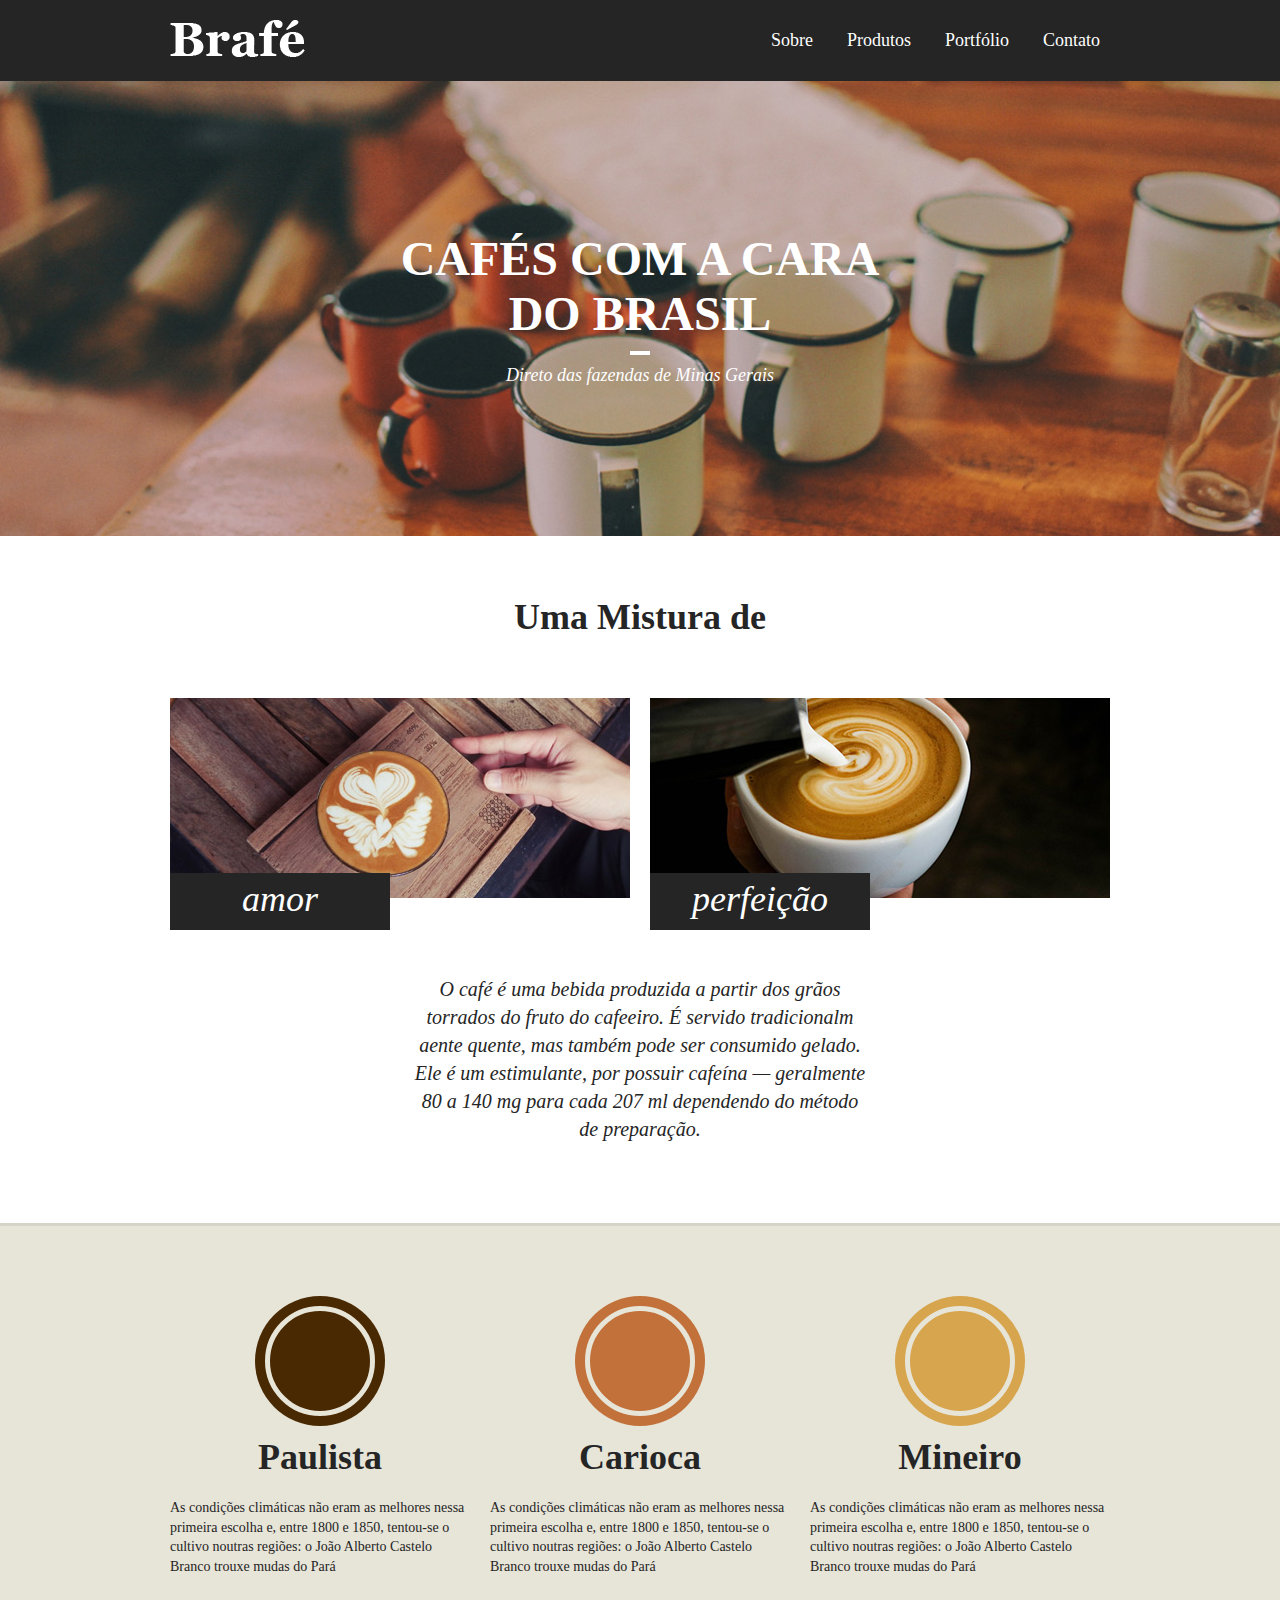
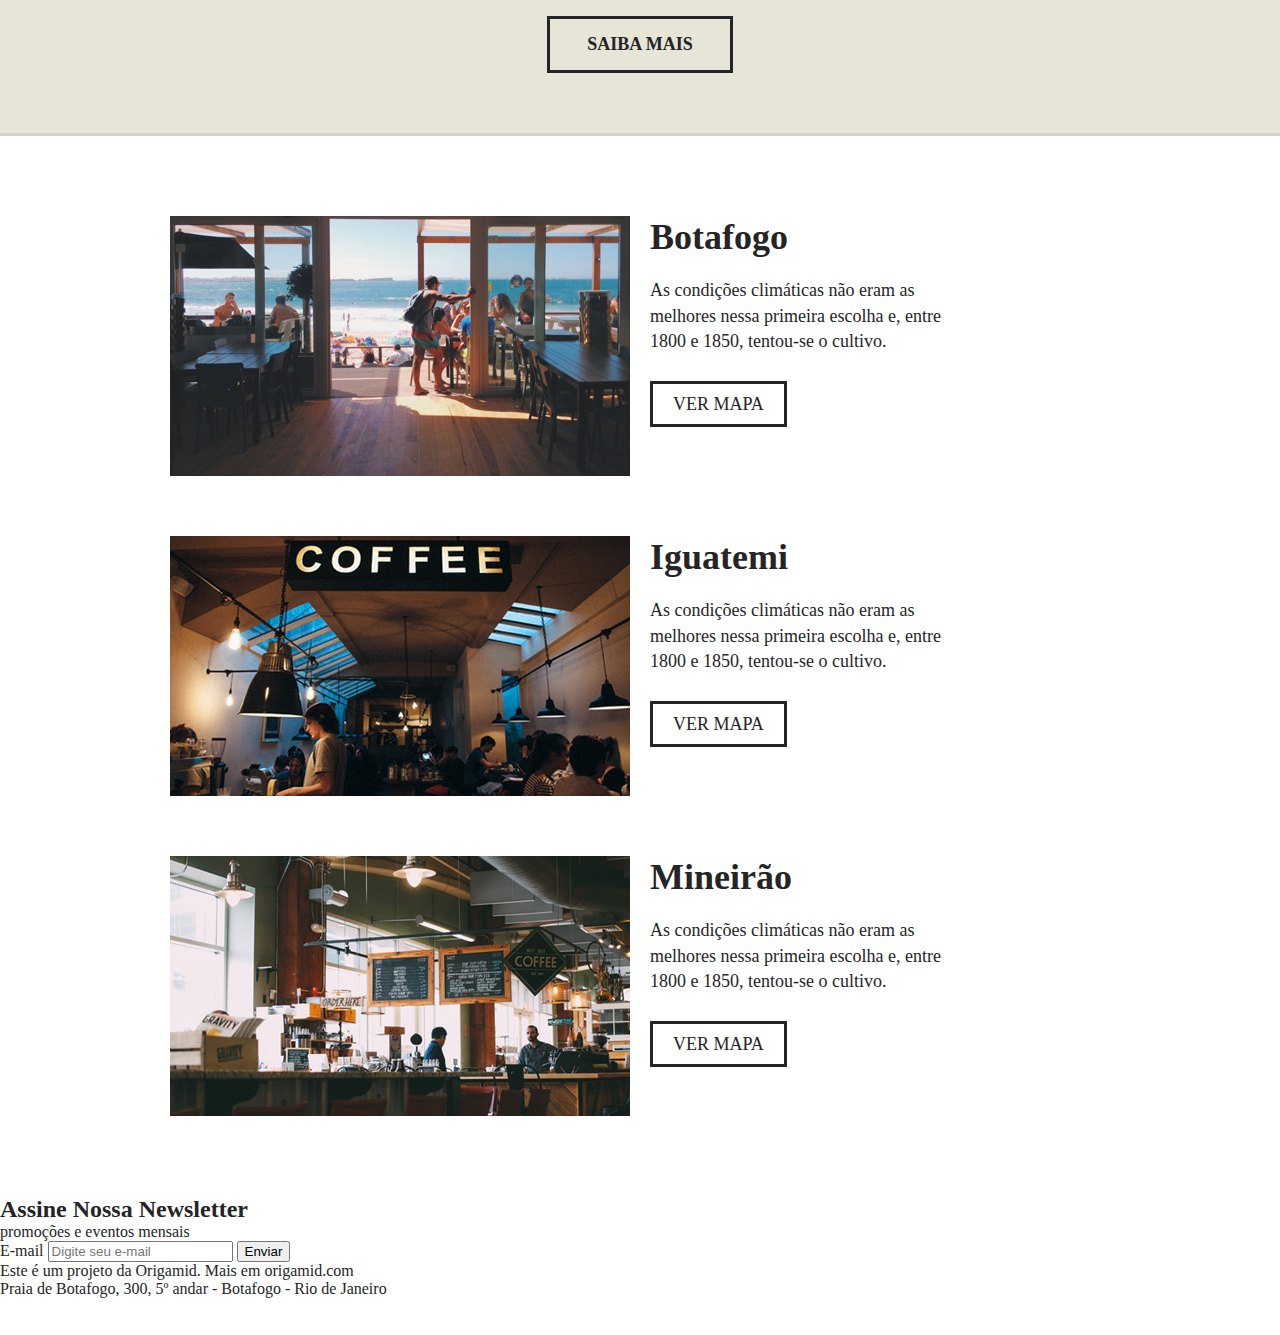
==== brafe-1/puro/index.html @ 582c9517 "..." ====
<!DOCTYPE html>
<html lang="en">
  <head>
    <meta charset="UTF-8" />
    <meta http-equiv="X-UA-Compatible" content="IE=edge" />
    <meta name="viewport" content="width=device-width, initial-scale=1.0" />
    <link rel="stylesheet" href="css/style.css" />
    <title>Brafé 1</title>
  </head>
  <body>
    <header class="menu">
      <div class="menu-container">
        <a href="#" class="menu-logo"
          ><img src="img/brafe.png" alt="Brafé"
        /></a>
        <nav class="menu-nav">
          <ul>
            <li><a href="#">Sobre</a></li>
            <li><a href="#">Produtos</a></li>
            <li><a href="#">Portfólio</a></li>
            <li><a href="#">Contato</a></li>
          </ul>
        </nav>
      </div>
    </header>

    <main class="intro">
      <h1>
        Cafés com a cara <br />
        do Brasil
      </h1>
      <p>Direto das fazendas de Minas Gerais</p>
    </main>

    <section class="sobre">
      <h2>Uma Mistura de</h2>
      <div class="sobre-container">
        <div class="sobre-item">
          <img src="img/cafe-1.jpg" alt="Café 1" />
          <h3>amor</h3>
        </div>
        <div class="sobre-item">
          <img src="img/cafe-2.jpg" alt="Café 1" />
          <h3>perfeição</h3>
        </div>
      </div>
      <p>
        O café é uma bebida produzida a partir dos grãos torrados do fruto do
        cafeeiro. É servido tradicionalm aente quente, mas também pode ser
        consumido gelado. Ele é um estimulante, por possuir cafeína — geralmente
        80 a 140 mg para cada 207 ml dependendo do método de preparação.
      </p>
    </section>

    <section class="produtos">
      <div class="produtos-container">
        <div class="produtos-item">
          <h2 class="produtos-paulista">Paulista</h2>
          <p>
            As condições climáticas não eram as melhores nessa primeira escolha
            e, entre 1800 e 1850, tentou-se o cultivo noutras regiões: o João
            Alberto Castelo Branco trouxe mudas do Pará
          </p>
        </div>
        <div class="produtos-item">
          <h2 class="produtos-carioca">Carioca</h2>
          <p>
            As condições climáticas não eram as melhores nessa primeira escolha
            e, entre 1800 e 1850, tentou-se o cultivo noutras regiões: o João
            Alberto Castelo Branco trouxe mudas do Pará
          </p>
        </div>
        <div class="produtos-item">
          <h2 class="produtos-mineiro">Mineiro</h2>
          <p>
            As condições climáticas não eram as melhores nessa primeira escolha
            e, entre 1800 e 1850, tentou-se o cultivo noutras regiões: o João
            Alberto Castelo Branco trouxe mudas do Pará
          </p>
        </div>
      </div>
      <a href="#" class="produtos-btn">Saiba Mais</a>
    </section>

    <section class="locais">
      <div class="locais-item">
        <img src="img/botafogo.jpg" alt="Brafé unidade Botafogo" />
        <div>
          <h2>Botafogo</h2>
          <p>
            As condições climáticas não eram as melhores nessa primeira escolha
            e, entre 1800 e 1850, tentou-se o cultivo.
          </p>
          <a href="#">Ver Mapa</a>
        </div>
      </div>
      <div class="locais-item">
        <img src="img/iguatemi.jpg" alt="Brafé unidade Iguatemi" />
        <div>
          <h2>Iguatemi</h2>
          <p>
            As condições climáticas não eram as melhores nessa primeira escolha
            e, entre 1800 e 1850, tentou-se o cultivo.
          </p>
          <a href="#">Ver Mapa</a>
        </div>
      </div>
      <div class="locais-item">
        <img src="img/mineirao.jpg" alt="Brafé unidade Mineirão" />
        <div>
          <h2>Mineirão</h2>
          <p>
            As condições climáticas não eram as melhores nessa primeira escolha
            e, entre 1800 e 1850, tentou-se o cultivo.
          </p>
          <a href="#">Ver Mapa</a>
        </div>
      </div>
    </section>

    <section>
      <div>
        <div>
          <h2>Assine Nossa Newsletter</h2>
          <p>promoções e eventos mensais</p>
        </div>
        <form action="">
          <label>E-mail</label>
          <input type="text" placeholder="Digite seu e-mail" />
          <button type="submit">Enviar</button>
        </form>
      </div>
    </section>

    <footer>
      <div>
        <p>
          Este é um projeto da Origamid. Mais em origamid.com <br />
          Praia de Botafogo, 300, 5º andar - Botafogo - Rio de Janeiro
        </p>
        <img src="img/brafe.png" alt="Brafé" />
      </div>
    </footer>
  </body>
</html>
---- brafe-1/puro/css/style.css ----
/* RESET */

body,
p,
h1,
h2,
h3,
ul {
  margin: 0;
  padding: 0;
}

body {
  font-family: Georgia, "Times New Roman", Times, serif;
  color: #252525;
}

img {
  display: block;
  max-width: 100%;
  object-fit: cover;
}

ul {
  list-style: none;
}

a {
  text-decoration: none;
}

/* MENU */

.menu {
  background: #252525;
  padding: 20px 0;
}

.menu-container {
  max-width: 960px;
  margin: 0 auto;
}

.menu-container::after,
.menu-container::before {
  content: "";
  clear: both;
  display: table;
}

.menu-logo {
  display: block;
  float: left;
  margin-left: 10px;
}

.menu-nav {
  float: right;
}

.menu-nav li {
  display: inline-block;
}

.menu-nav a {
  display: block;
  padding: 10px;
  color: #fff;
  font-size: 1.125em;
  margin-right: 10px;
}
/* INTRO */

.intro {
  background: url("../img/bg-intro.jpg") no-repeat center center;
  background-size: cover;
  padding: 150px 0;
  text-align: center;
  color: #fff;
}

.intro h1 {
  text-transform: uppercase;
  font-size: 3em;
}

.intro h1::after {
  content: "";
  width: 20px;
  display: block;
  height: 4px;
  background: #fff;
  margin: 10px auto;
}

.intro p {
  font-style: italic;
  font-size: 1.125em;
}

/* SOBRE */

.sobre {
  padding: 60px 0;
}

.sobre-container {
  max-width: 960px;
  margin: 0 auto;
}

.sobre-container::after,
.sobre-container::before {
  content: "";
  clear: both;
  display: table;
}

.sobre h2 {
  text-align: center;
  font-size: 2.25em;
  margin-bottom: 60px;
}

.sobre-item {
  width: 460px;
  float: left;
  margin: 0 10px;
}

.sobre-item img {
  display: block;
  max-width: 100%;
}

.sobre-item h3 {
  background: #252525;
  font-size: 2.25em;
  width: 220px;
  color: #fff;
  font-style: italic;
  font-weight: normal;
  text-align: center;
  padding: 5px 0 10px 0;
  top: -25px;
  position: relative;
}

.sobre > p {
  font-size: 1.25em;
  line-height: 1.4em;
  font-style: italic;
  text-align: center;
  margin: 20px auto;
  max-width: 460px;
}

/* PRODUTOS */

.produtos {
  background: #e7e4d8;
  padding: 60px 0;
  border-top: 3px solid #d6d3c8;
  border-bottom: 3px solid #d6d3c8;
}

.produtos-container {
  margin: 0 auto;
  max-width: 960px;
}

.produtos-container::after,
.produtos-container::before {
  content: "";
  clear: both;
  display: table;
}

.produtos-item {
  width: 300px;
  float: left;
  margin: 0 10px 20px 10px;
}

.produtos-item h2 {
  text-align: center;
  font-size: 2.25em;
  margin-bottom: 20px;
}

.produtos-item h2::before {
  content: "";
  width: 100px;
  height: 100px;
  display: block;
  background: currentColor;
  border-radius: 50%;
  margin: 20px auto;
  border: 5px solid #e7e4d8;
  box-shadow: 0 0 0 10px currentColor;
}

.produtos-paulista::before {
  color: #492901;
}

.produtos-carioca::before {
  color: #c17139;
}

.produtos-mineiro::before {
  color: #d7a54d;
}

.produtos-item p {
  font-size: 0.875em;
  line-height: 1.4em;
}

.produtos-btn {
  margin: 20px auto 0 auto;
  width: 180px;
  border: 3px solid #252525;
  color: #252525;
  text-decoration: none;
  display: block;
  text-align: center;
  font-size: 1.125em;
  font-weight: bold;
  text-transform: uppercase;
  padding: 15px 0;
}

/* LOCAIS */

.locais {
  max-width: 960px;
  margin: 0 auto;
  padding: 20px 0;
}

.locais-item {
  clear: both;
  margin: 60px auto;
}

.locais-item::after,
.locais-item::before {
  display: table;
  content: "";
  clear: both;
}

.locais-item img {
  width: 460px;
  display: block;
  float: left;
  margin: 0 10px;
}

.locais-item > div {
  width: 460px;
  float: left;
  margin: 0 10px;
}

.locais-item h2 {
  font-size: 2.25em;
  margin-bottom: 20px;
}

.locais-item p {
  font-size: 1.125em;
  line-height: 1.4em;
  max-width: 320px;
  margin-bottom: 40px;
}

.locais-item a {
  font-size: 1.125em;
  text-transform: uppercase;
  text-decoration: none;
  border: 3px solid;
  color: #252525;
  padding: 10px 20px;
}
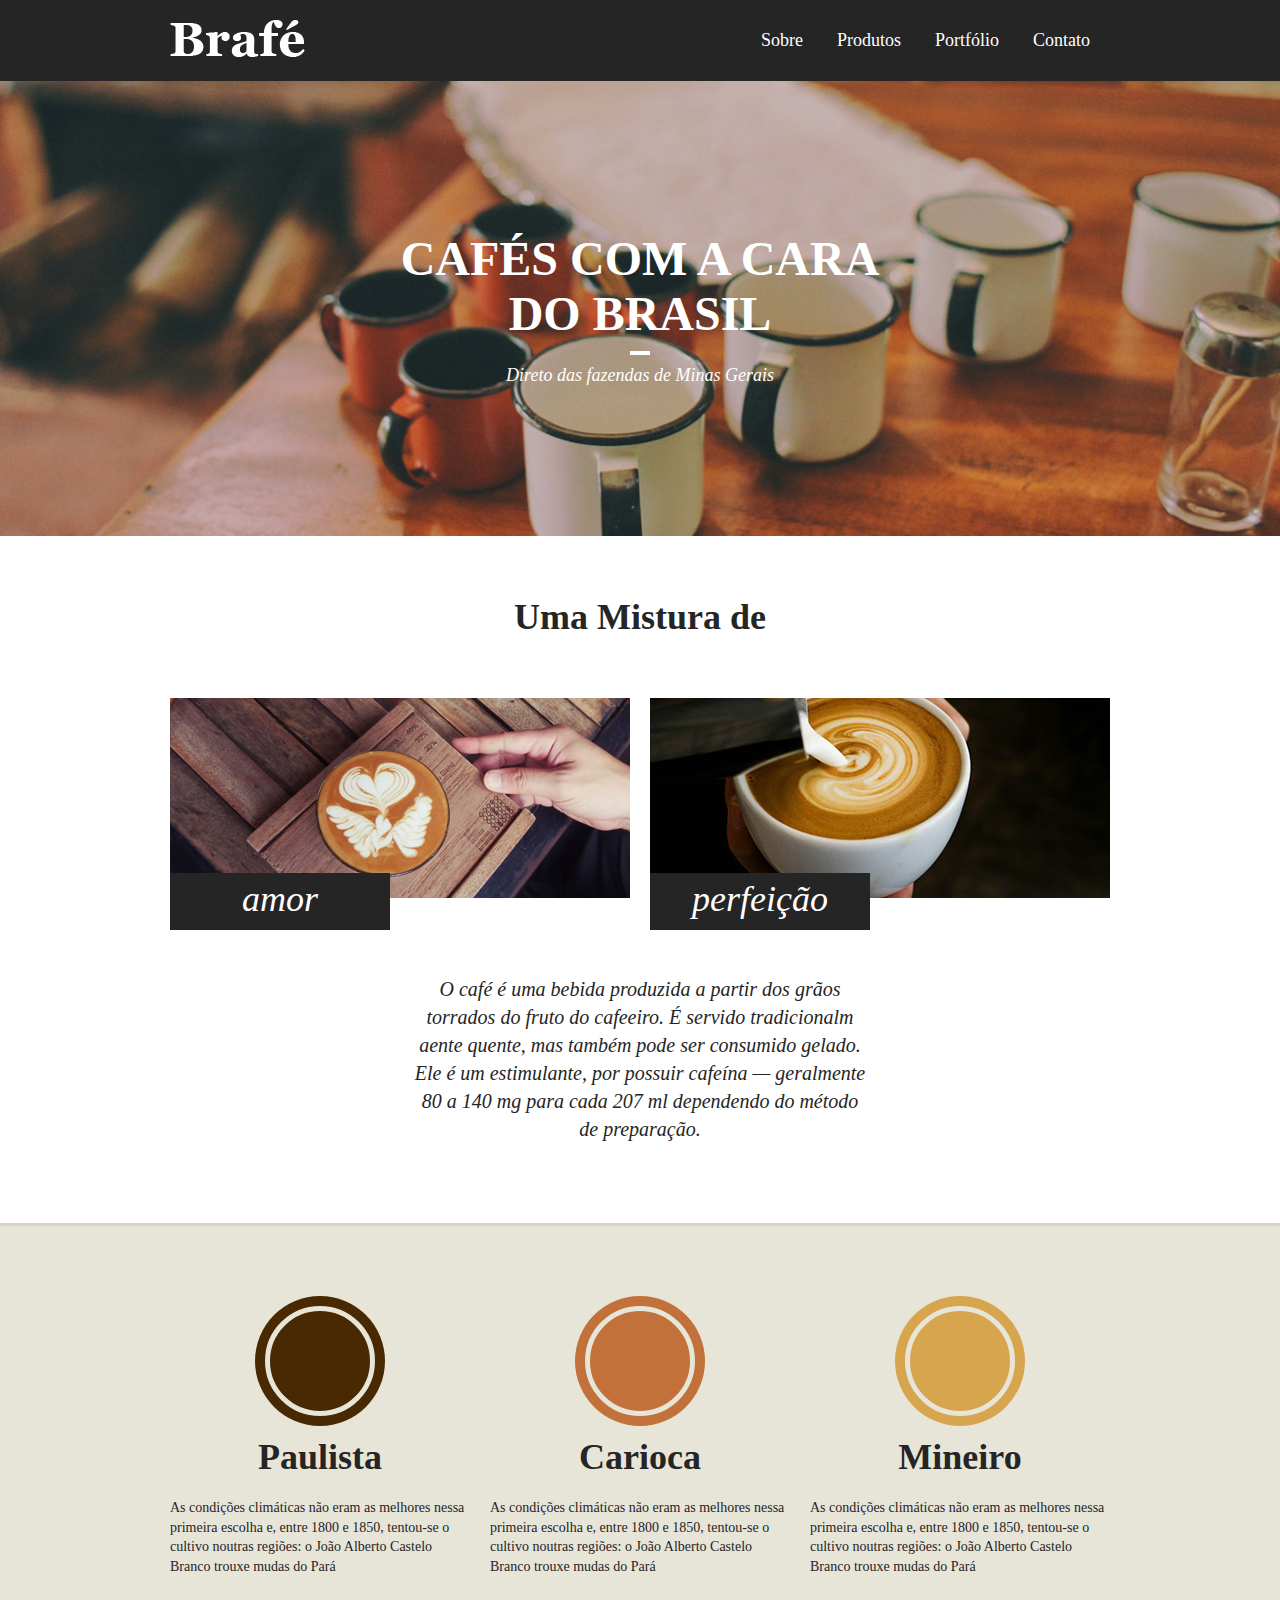
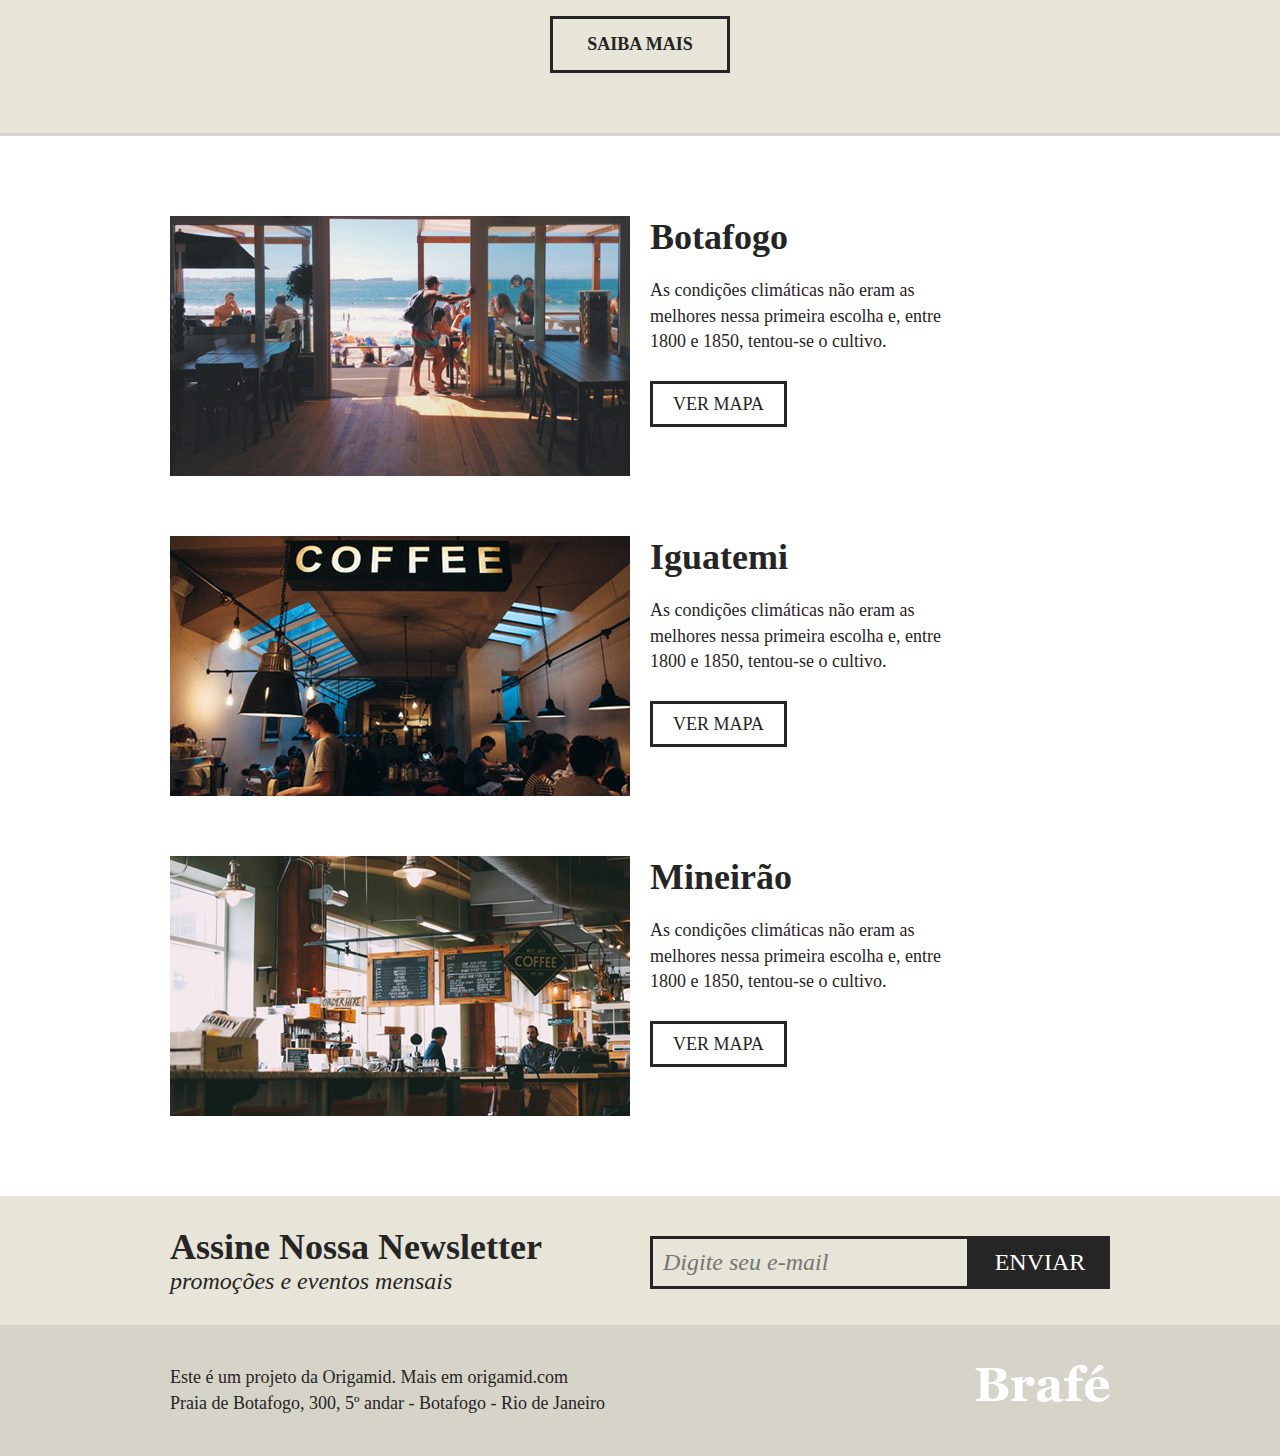
==== commit 685f4c65: "..." ====
--- a/brafe-1/puro/index.html
+++ b/brafe-1/puro/index.html
@@ -118,8 +118,8 @@
       </div>
     </section>
 
-    <section>
-      <div>
+    <section class="assine">
+      <div class="assine-container">
         <div>
           <h2>Assine Nossa Newsletter</h2>
           <p>promoções e eventos mensais</p>
@@ -132,8 +132,8 @@
       </div>
     </section>
 
-    <footer>
-      <div>
+    <footer class="footer">
+      <div class="footer-container">
         <p>
           Este é um projeto da Origamid. Mais em origamid.com <br />
           Praia de Botafogo, 300, 5º andar - Botafogo - Rio de Janeiro
--- a/brafe-1/puro/css/style.css
+++ b/brafe-1/puro/css/style.css
@@ -10,6 +10,10 @@
   padding: 0;
 }
 
+* {
+  box-sizing: border-box;
+}
+
 body {
   font-family: Georgia, "Times New Roman", Times, serif;
   color: #252525;
@@ -29,6 +33,11 @@
   text-decoration: none;
 }
 
+/* BREAKPOINTS 
+960
+740
+*/
+
 /* MENU */
 
 .menu {
@@ -48,7 +57,7 @@
   display: table;
 }
 
-.menu-logo {
+a.menu-logo {
   display: block;
   float: left;
   margin-left: 10px;
@@ -56,6 +65,7 @@
 
 .menu-nav {
   float: right;
+  margin-right: 10px;
 }
 
 .menu-nav li {
@@ -68,7 +78,22 @@
   color: #fff;
   font-size: 1.125em;
   margin-right: 10px;
-}
+  text-decoration: none;
+}
+
+@media (max-width: 739px) {
+  .menu {
+    text-align: center;
+  }
+  a.menu-logo {
+    float: none;
+  }
+  .menu-nav {
+    float: none;
+    clear: both;
+  }
+}
+
 /* INTRO */
 
 .intro {
@@ -96,6 +121,21 @@
 .intro p {
   font-style: italic;
   font-size: 1.125em;
+}
+
+@media (max-width: 739px) {
+  .intro {
+    padding: 40px 0;
+  }
+
+  .intro h1 {
+    text-transform: uppercase;
+    font-size: 2.25em;
+  }
+
+  .intro p {
+    font-size: 0.875em;
+  }
 }
 
 /* SOBRE */
@@ -155,6 +195,25 @@
   max-width: 460px;
 }
 
+@media (min-width: 740px) and (max-width: 980px) {
+  .sobre-container {
+    max-width: 720px;
+  }
+  .sobre-item {
+    width: 340px;
+  }
+}
+
+@media (max-width: 739px) {
+  .sobre-container {
+    max-width: 300px;
+  }
+  .sobre-item {
+    max-width: 300px;
+    margin: 0 auto;
+  }
+}
+
 /* PRODUTOS */
 
 .produtos {
@@ -231,6 +290,24 @@
   padding: 15px 0;
 }
 
+@media (min-width: 740px) and (max-width: 980px) {
+  .produtos-container {
+    max-width: 720px;
+  }
+  .produtos-item {
+    width: 220px;
+  }
+}
+
+@media (max-width: 739px) {
+  .produtos-container {
+    max-width: 300px;
+  }
+  .produtos-item {
+    margin: 0px auto 20px auto;
+  }
+}
+
 /* LOCAIS */
 
 .locais {
@@ -239,16 +316,16 @@
   padding: 20px 0;
 }
 
+.locais-item::before,
+.locais-item::after {
+  display: table;
+  clear: both;
+  content: "";
+}
+
 .locais-item {
   clear: both;
   margin: 60px auto;
-}
-
-.locais-item::after,
-.locais-item::before {
-  display: table;
-  content: "";
-  clear: both;
 }
 
 .locais-item img {
@@ -260,8 +337,8 @@
 
 .locais-item > div {
   width: 460px;
-  float: left;
   margin: 0 10px;
+  float: left;
 }
 
 .locais-item h2 {
@@ -280,7 +357,166 @@
   font-size: 1.125em;
   text-transform: uppercase;
   text-decoration: none;
-  border: 3px solid;
+  border: 3px solid #252525;
   color: #252525;
   padding: 10px 20px;
 }
+
+@media (min-width: 740px) and (max-width: 980px) {
+  .locais {
+    max-width: 720px;
+  }
+  .locais-item > div,
+  .locais-item img {
+    width: 340px;
+  }
+}
+
+@media (max-width: 739px) {
+  .locais {
+    max-width: 300px;
+  }
+
+  .locais-item > div,
+  .locais-item img {
+    width: 300px;
+    margin: 0;
+  }
+}
+
+/* NEWSLETTER */
+
+.assine {
+  background: #e7e4d8;
+  padding: 30px 0;
+}
+
+.assine-container {
+  max-width: 960px;
+  margin: 0 auto;
+}
+
+.assine-container::after,
+.assine-container::before {
+  content: "";
+  display: table;
+  clear: both;
+}
+
+.assine-container > div {
+  float: left;
+  width: 460px;
+  margin: 0 10px;
+}
+
+.assine-container > div h2 {
+  font-size: 2.25em;
+}
+
+.assine-container > div p {
+  font-size: 1.5em;
+  font-style: italic;
+}
+
+.assine-container > form {
+  width: 460px;
+  margin: 10px 10px 0 10px;
+  float: left;
+}
+
+.assine-container > form label {
+  display: none;
+}
+
+.assine-container > form input {
+  width: 320px;
+  border: 3px solid #252525;
+  background: none;
+  font-size: 1.5em;
+  font-style: italic;
+  font-family: Georgia, "Times New Roman", Times, serif;
+  float: left;
+  padding: 10px;
+}
+
+.assine-container > form button {
+  background: #252525;
+  font-family: Georgia, "Times New Roman", Times, serif;
+  text-transform: uppercase;
+  font-size: 1.5em;
+  width: 140px;
+  float: left;
+  padding: 13px 0;
+  color: #fff;
+  border: none;
+  cursor: pointer;
+}
+
+@media (min-width: 740px) and (max-width: 980px) {
+  .assine-container {
+    max-width: 720px;
+  }
+  .assine-container > div,
+  .assine-container > form,
+  .assine-container > form input {
+    width: 340px;
+  }
+}
+
+@media (max-width: 739px) {
+  .assine-container {
+    max-width: 300px;
+  }
+  .assine-container > div,
+  .assine-container > form,
+  .assine-container > form input {
+    width: 300px;
+    margin: 10px 0 0 0;
+  }
+}
+
+/* FOOTER */
+
+.footer {
+  background-color: #d6d3c8;
+  padding: 40px 0;
+}
+
+.footer-container {
+  max-width: 960px;
+  margin: 0 auto;
+}
+
+.footer-container::after,
+.footer-container::before {
+  content: "";
+  display: table;
+  clear: both;
+}
+
+.footer p {
+  float: left;
+  margin: 0 10px;
+  font-size: 1.125em;
+  line-height: 1.4em;
+}
+
+.footer img {
+  float: right;
+  display: block;
+  margin: 0 10px;
+}
+
+@media (max-width: 739px) {
+  .footer-container {
+    max-width: 300px;
+  }
+  .footer p {
+    float: none;
+    margin: 0;
+  }
+  .footer img {
+    float: none;
+    margin: 10px 0;
+  }
+}
